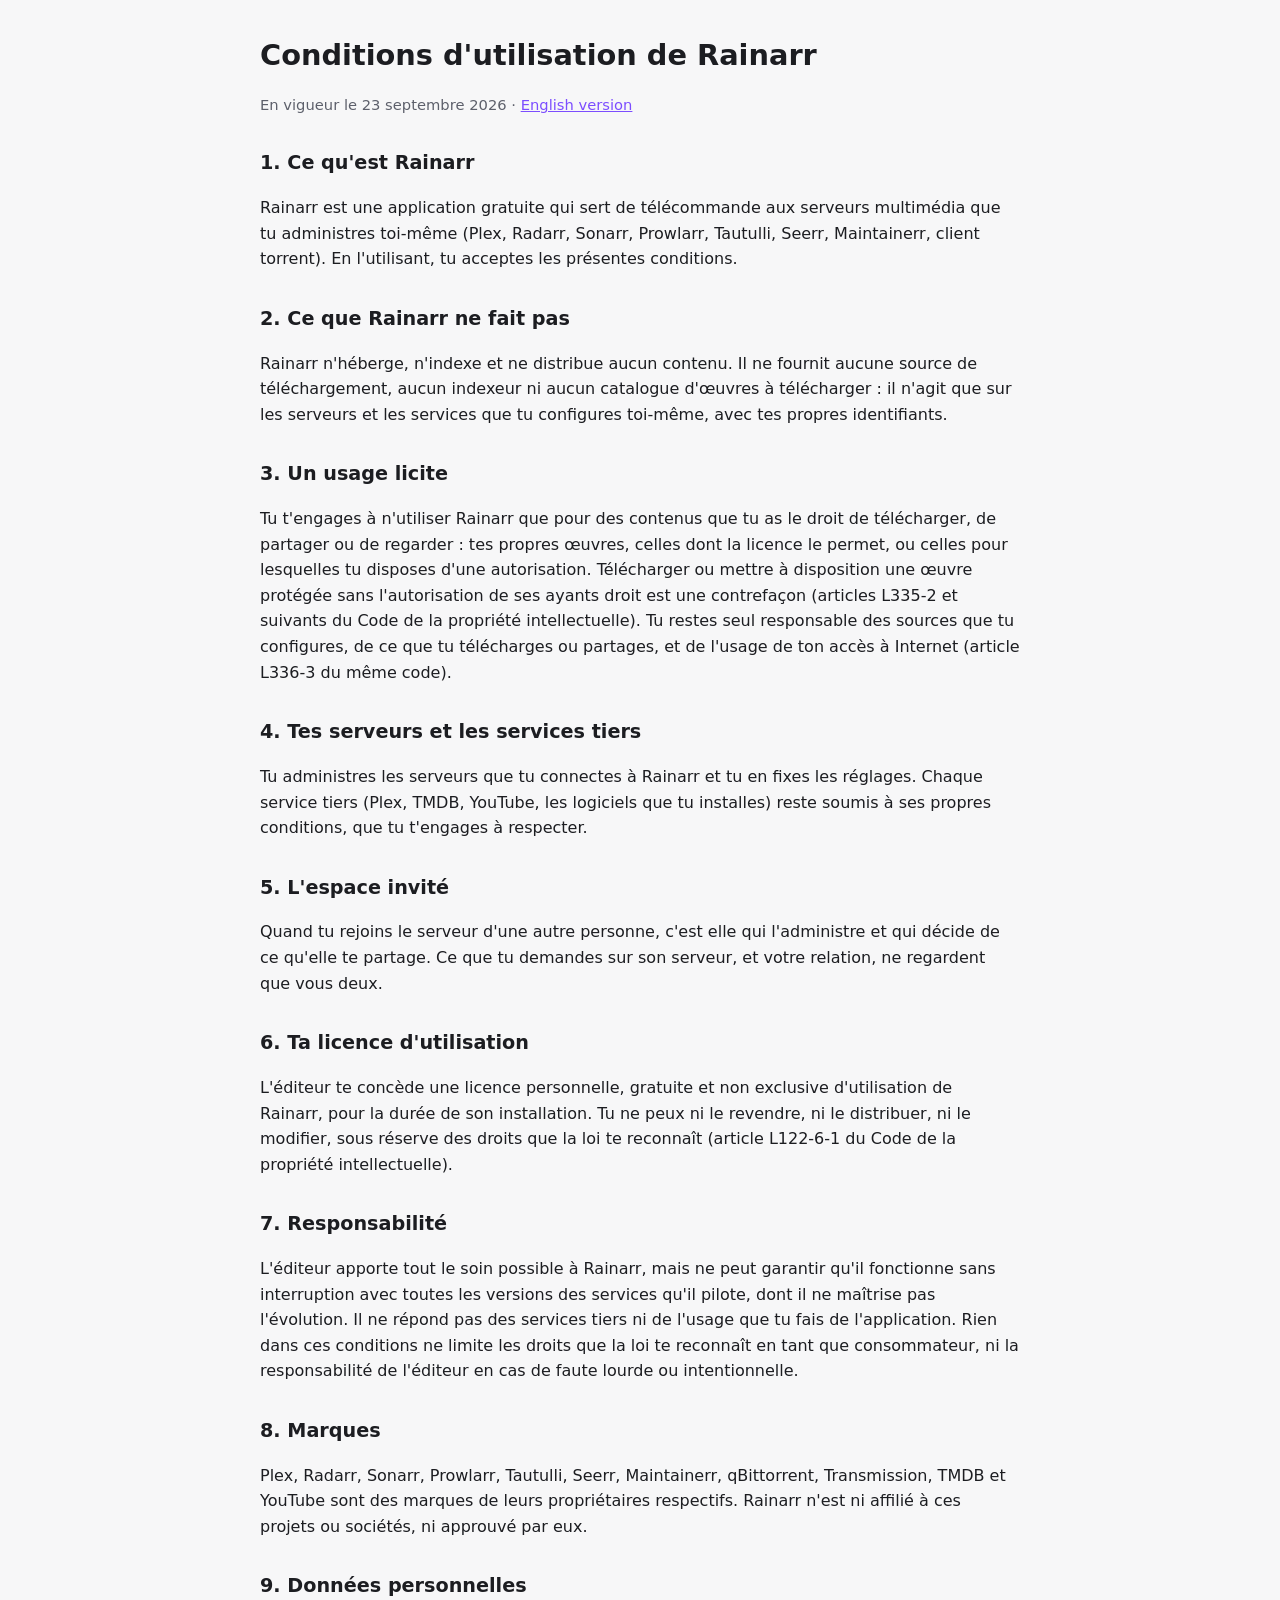
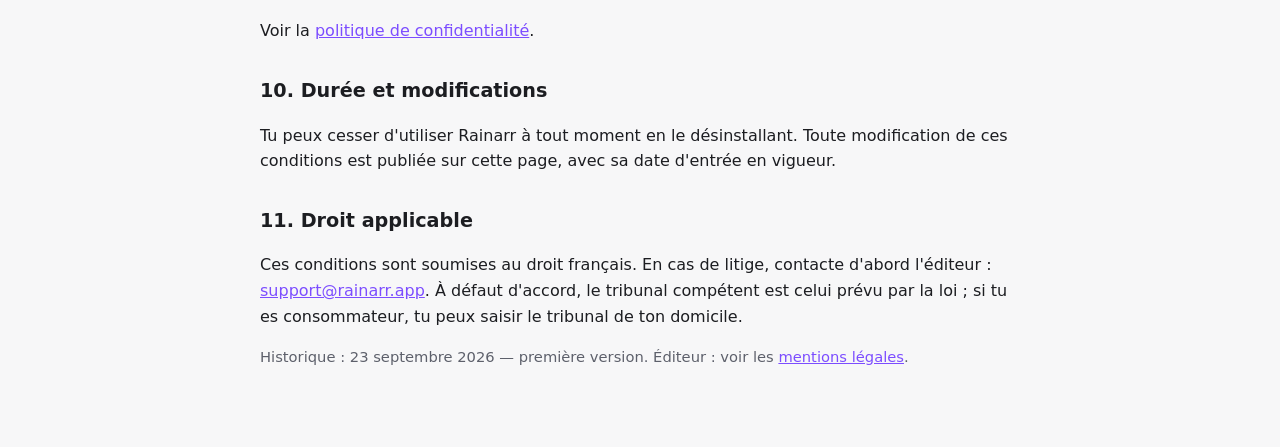
==== conditions-utilisation.html @ 62229047 "Politique, mentions légales et conditions" ====
<!doctype html>
<html lang="fr">
<head>
<meta charset="utf-8">
<meta name="viewport" content="width=device-width, initial-scale=1">
<title>Rainarr — Conditions d'utilisation</title>
<style>
  :root { --bg: #f7f7f8; --fg: #1c1d21; --muted: #5d606b; --line: #dcdde2; --accent: #7c4dff; }
  @media (prefers-color-scheme: dark) {
    :root { --bg: #121317; --fg: #ececf1; --muted: #a3a6b3; --line: #2c2e36; --accent: #b39dff; }
  }
  body { margin: 0; background: var(--bg); color: var(--fg); font: 16px/1.6 system-ui, -apple-system, "Segoe UI", Roboto, sans-serif; }
  main { max-width: 760px; margin: 0 auto; padding: 32px 16px 64px; }
  h1 { font-size: 1.8rem; margin: 0 0 4px; }
  h2 { font-size: 1.2rem; margin: 32px 0 8px; }
  p, li { color: var(--fg); }
  .meta, .note { color: var(--muted); font-size: .92rem; }
  a { color: var(--accent); }
</style>
</head>
<body>
<main>
<h1>Conditions d'utilisation de Rainarr</h1>
<p class="meta">En vigueur le 23 septembre 2026 · <a href="terms.html">English version</a></p>

<h2>1. Ce qu'est Rainarr</h2>
<p>Rainarr est une application gratuite qui sert de télécommande aux serveurs multimédia que tu administres toi-même (Plex, Radarr, Sonarr, Prowlarr, Tautulli, Seerr, Maintainerr, client torrent). En l'utilisant, tu acceptes les présentes conditions.</p>

<h2>2. Ce que Rainarr ne fait pas</h2>
<p>Rainarr n'héberge, n'indexe et ne distribue aucun contenu. Il ne fournit aucune source de téléchargement, aucun indexeur ni aucun catalogue d'œuvres à télécharger : il n'agit que sur les serveurs et les services que tu configures toi-même, avec tes propres identifiants.</p>

<h2>3. Un usage licite</h2>
<p>Tu t'engages à n'utiliser Rainarr que pour des contenus que tu as le droit de télécharger, de partager ou de regarder : tes propres œuvres, celles dont la licence le permet, ou celles pour lesquelles tu disposes d'une autorisation. Télécharger ou mettre à disposition une œuvre protégée sans l'autorisation de ses ayants droit est une contrefaçon (articles L335-2 et suivants du Code de la propriété intellectuelle). Tu restes seul responsable des sources que tu configures, de ce que tu télécharges ou partages, et de l'usage de ton accès à Internet (article L336-3 du même code).</p>

<h2>4. Tes serveurs et les services tiers</h2>
<p>Tu administres les serveurs que tu connectes à Rainarr et tu en fixes les réglages. Chaque service tiers (Plex, TMDB, YouTube, les logiciels que tu installes) reste soumis à ses propres conditions, que tu t'engages à respecter.</p>

<h2>5. L'espace invité</h2>
<p>Quand tu rejoins le serveur d'une autre personne, c'est elle qui l'administre et qui décide de ce qu'elle te partage. Ce que tu demandes sur son serveur, et votre relation, ne regardent que vous deux.</p>

<h2>6. Ta licence d'utilisation</h2>
<p>L'éditeur te concède une licence personnelle, gratuite et non exclusive d'utilisation de Rainarr, pour la durée de son installation. Tu ne peux ni le revendre, ni le distribuer, ni le modifier, sous réserve des droits que la loi te reconnaît (article L122-6-1 du Code de la propriété intellectuelle).</p>

<h2>7. Responsabilité</h2>
<p>L'éditeur apporte tout le soin possible à Rainarr, mais ne peut garantir qu'il fonctionne sans interruption avec toutes les versions des services qu'il pilote, dont il ne maîtrise pas l'évolution. Il ne répond pas des services tiers ni de l'usage que tu fais de l'application. Rien dans ces conditions ne limite les droits que la loi te reconnaît en tant que consommateur, ni la responsabilité de l'éditeur en cas de faute lourde ou intentionnelle.</p>

<h2>8. Marques</h2>
<p>Plex, Radarr, Sonarr, Prowlarr, Tautulli, Seerr, Maintainerr, qBittorrent, Transmission, TMDB et YouTube sont des marques de leurs propriétaires respectifs. Rainarr n'est ni affilié à ces projets ou sociétés, ni approuvé par eux.</p>

<h2>9. Données personnelles</h2>
<p>Voir la <a href="confidentialite.html">politique de confidentialité</a>.</p>

<h2>10. Durée et modifications</h2>
<p>Tu peux cesser d'utiliser Rainarr à tout moment en le désinstallant. Toute modification de ces conditions est publiée sur cette page, avec sa date d'entrée en vigueur.</p>

<h2>11. Droit applicable</h2>
<p>Ces conditions sont soumises au droit français. En cas de litige, contacte d'abord l'éditeur : <a href="mailto:support@rainarr.app">support@rainarr.app</a>. À défaut d'accord, le tribunal compétent est celui prévu par la loi ; si tu es consommateur, tu peux saisir le tribunal de ton domicile.</p>

<p class="note">Historique : 23 septembre 2026 — première version. Éditeur : voir les <a href="mentions-legales.html">mentions légales</a>.</p>
</main>
</body>
</html>
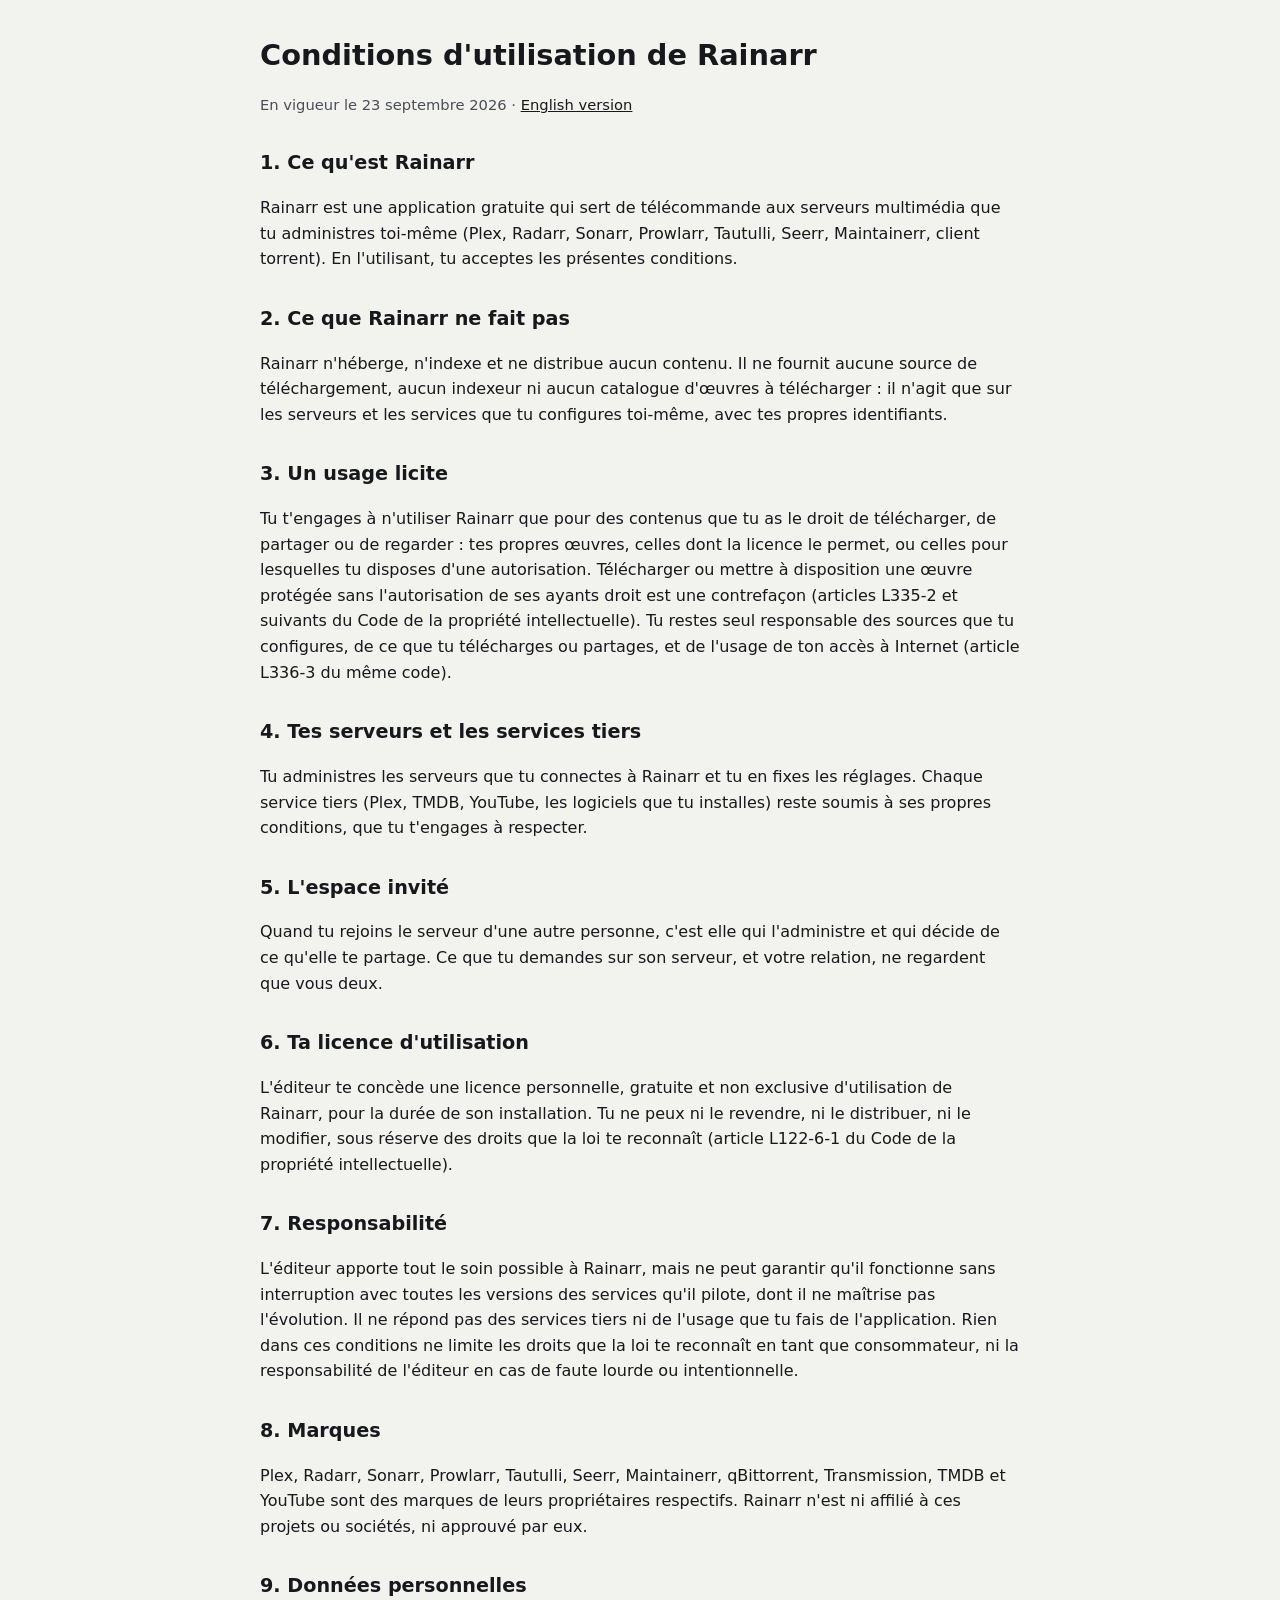
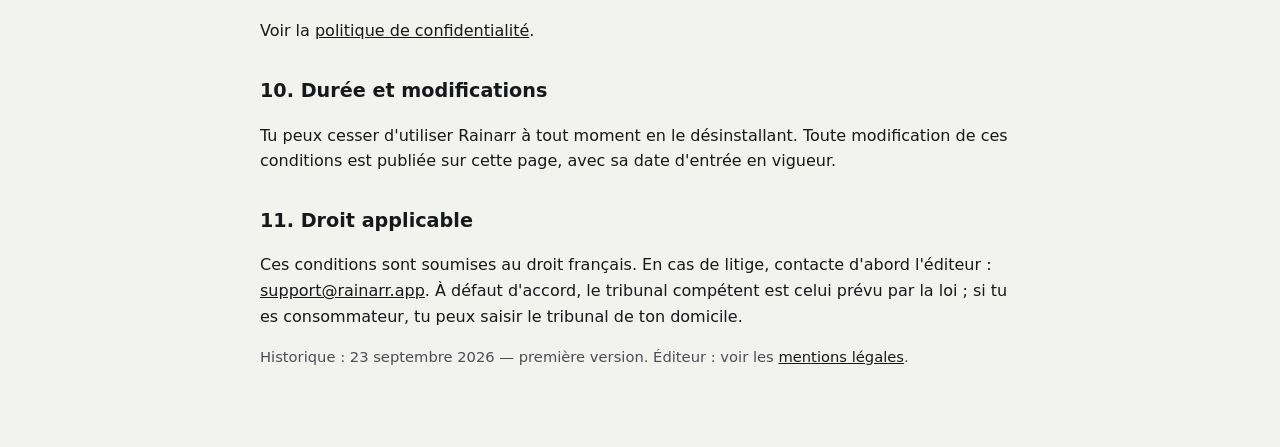
==== commit 45f27533: "Vitrine Signal Blanc : recrutement du panel du test interne, politique du 20 octobre" ====
--- a/conditions-utilisation.html
+++ b/conditions-utilisation.html
@@ -5,9 +5,9 @@
 <meta name="viewport" content="width=device-width, initial-scale=1">
 <title>Rainarr — Conditions d'utilisation</title>
 <style>
-  :root { --bg: #f7f7f8; --fg: #1c1d21; --muted: #5d606b; --line: #dcdde2; --accent: #7c4dff; }
+  :root { --bg: #F2F2EE; --fg: #17181C; --muted: #4A4D55; --line: #D9D9D3; --accent: #17181C; }
   @media (prefers-color-scheme: dark) {
-    :root { --bg: #121317; --fg: #ececf1; --muted: #a3a6b3; --line: #2c2e36; --accent: #b39dff; }
+    :root { --bg: #17181C; --fg: #F5F5F2; --muted: #C9CBD1; --line: #3A3E47; --accent: #F5F5F2; }
   }
   body { margin: 0; background: var(--bg); color: var(--fg); font: 16px/1.6 system-ui, -apple-system, "Segoe UI", Roboto, sans-serif; }
   main { max-width: 760px; margin: 0 auto; padding: 32px 16px 64px; }
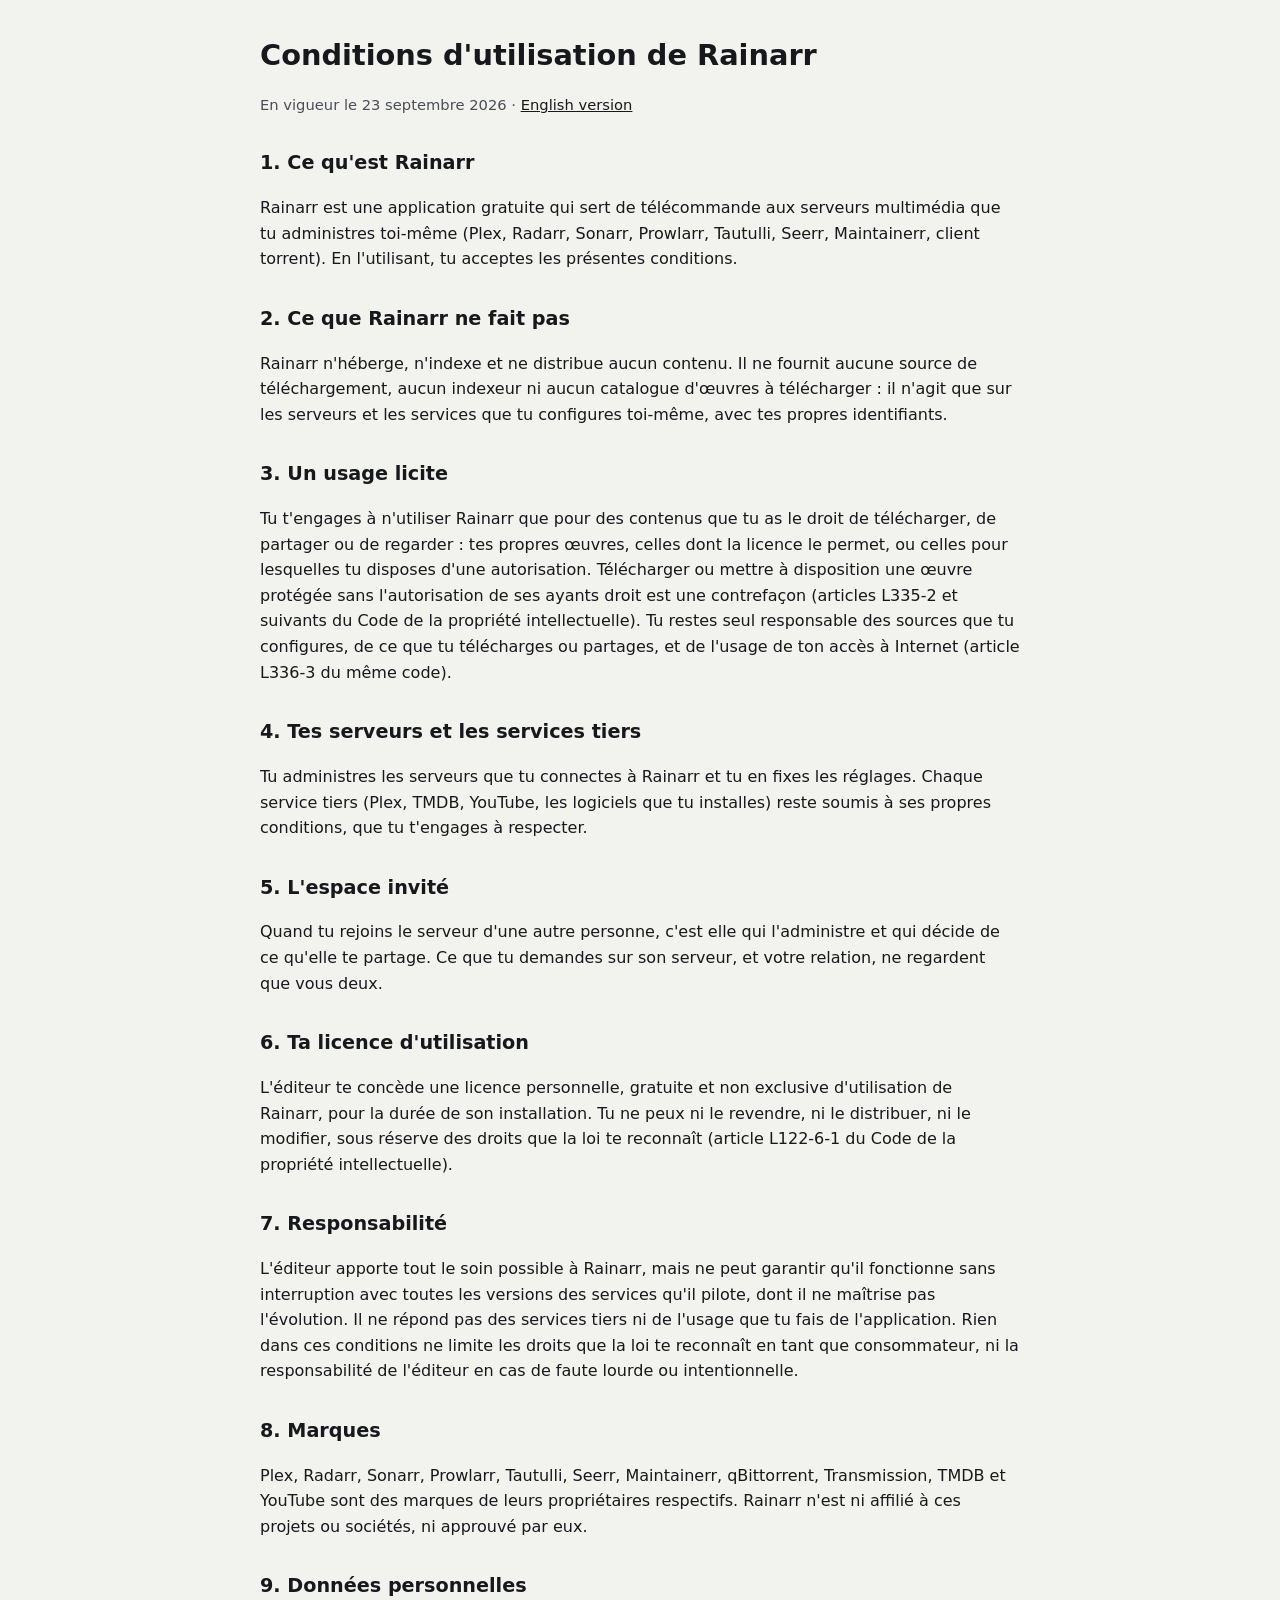
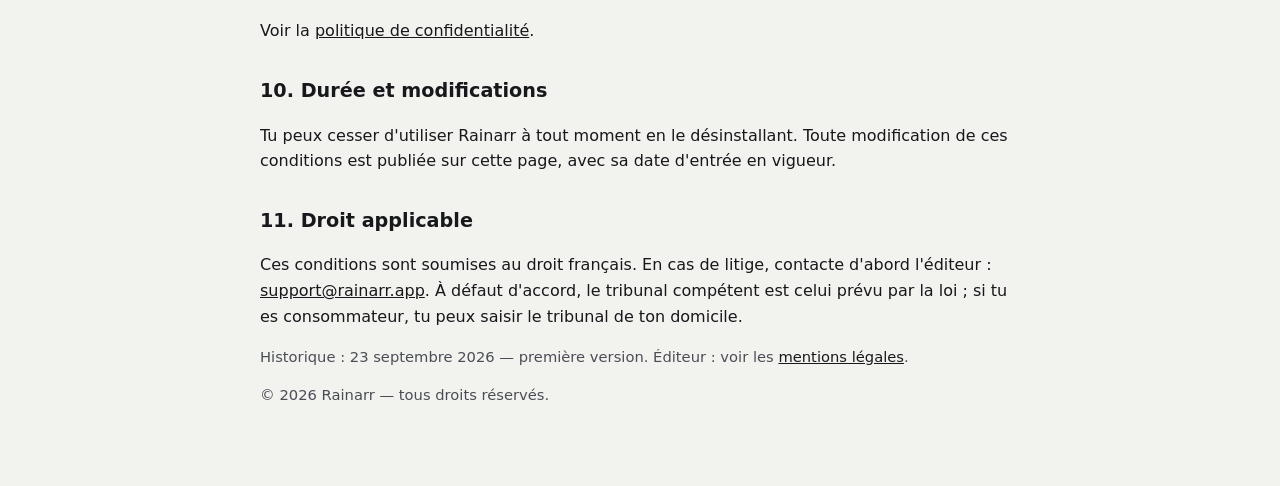
==== commit ea0436bc: "Mention « © 2026 Rainarr — tous droits réservés » et licence du site" ====
--- a/conditions-utilisation.html
+++ b/conditions-utilisation.html
@@ -57,6 +57,7 @@
 <p>Ces conditions sont soumises au droit français. En cas de litige, contacte d'abord l'éditeur : <a href="mailto:support@rainarr.app">support@rainarr.app</a>. À défaut d'accord, le tribunal compétent est celui prévu par la loi ; si tu es consommateur, tu peux saisir le tribunal de ton domicile.</p>
 
 <p class="note">Historique : 23 septembre 2026 — première version. Éditeur : voir les <a href="mentions-legales.html">mentions légales</a>.</p>
+<p class="note">© 2026 Rainarr — tous droits réservés.</p>
 </main>
 </body>
 </html>
